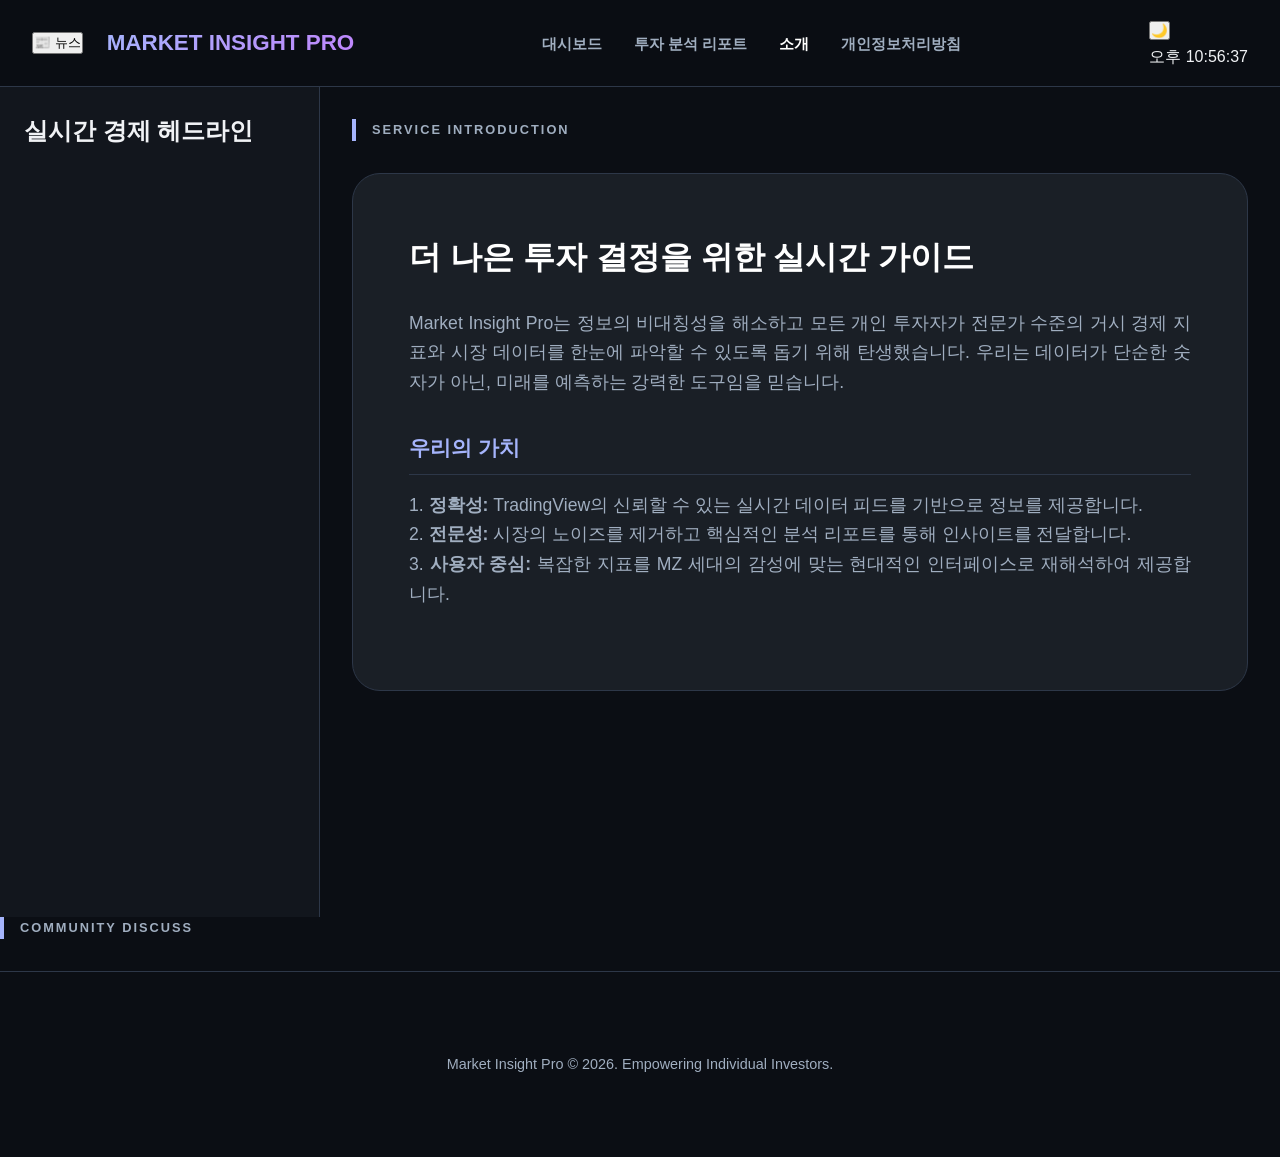
==== about.html @ a40900a3 "feat: restore Disqus across all pages and significantly expand blog content for AdSense approval" ====
<!DOCTYPE html>
<html lang="ko">
<head>
    <meta charset="UTF-8">
    <meta name="viewport" content="width=device-width, initial-scale=1.0">
    <title>서비스 소개 - MARKET INSIGHT PRO</title>
    <link rel="stylesheet" href="style.css">
</head>
<body class="pastel-dark sidebar-open">
    <header class="header">
        <div class="header-top">
            <div class="header-left">
                <button id="news-toggle-btn" class="icon-btn">📰 뉴스</button>
                <div class="logo-area"><h1 class="title">MARKET INSIGHT PRO</h1></div>
            </div>
            <nav class="main-nav">
                <ul>
                    <li><a href="index.html" class="nav-link">대시보드</a></li>
                    <li><a href="blog.html" class="nav-link">투자 분석 리포트</a></li>
                    <li><a href="about.html" class="nav-link active">소개</a></li>
                    <li><a href="privacy.html" class="nav-link">개인정보처리방침</a></li>
                </ul>
            </nav>
            <div class="header-controls">
                <button id="theme-btn">🌙</button>
                <div class="market-status"><span id="market-time">LOADING...</span></div>
            </div>
        </div>
    </header>

    <div class="main-layout">
        <aside id="sidebar" class="sidebar news-sidebar">
            <div class="sidebar-header"><h2 class="sidebar-label">실시간 경제 헤드라인</h2></div>
            <div id="tradingview-news" class="news-container"></div>
        </aside>

        <main class="content-area content-rich">
            <h2 class="section-label">SERVICE INTRODUCTION</h2>
            <article class="article-card">
                <h2>더 나은 투자 결정을 위한 실시간 가이드</h2>
                <p>Market Insight Pro는 정보의 비대칭성을 해소하고 모든 개인 투자자가 전문가 수준의 거시 경제 지표와 시장 데이터를 한눈에 파악할 수 있도록 돕기 위해 탄생했습니다. 우리는 데이터가 단순한 숫자가 아닌, 미래를 예측하는 강력한 도구임을 믿습니다.</p>
                <h3>우리의 가치</h3>
                <p>1. <b>정확성:</b> TradingView의 신뢰할 수 있는 실시간 데이터 피드를 기반으로 정보를 제공합니다.<br>
                2. <b>전문성:</b> 시장의 노이즈를 제거하고 핵심적인 분석 리포트를 통해 인사이트를 전달합니다.<br>
                3. <b>사용자 중심:</b> 복잡한 지표를 MZ 세대의 감성에 맞는 현대적인 인터페이스로 재해석하여 제공합니다.</p>
            </article>
        </main>
    </div>

    <section class="comment-section container">
        <h2 class="section-label">COMMUNITY DISCUSS</h2>
        <div id="disqus_thread"></div>
    </section>

    <footer class="footer">
        <p>Market Insight Pro © 2026. Empowering Individual Investors.</p>
    </footer>

    <script src="main.js"></script>
</body>
</html>
---- style.css ----
:root {
    --bg-color: #0b0e14;
    --card-bg: #1a1f26;
    --text-primary: #f0f2f5;
    --text-secondary: #a0aec0;
    --border-color: #2d3748;
    --accent-color: #a5b4fc;
}

body.pure-dark {
    --bg-color: #000000;
    --card-bg: #0a0a0a;
    --border-color: #1a1a1a;
}

* { margin: 0; padding: 0; box-sizing: border-box; font-family: 'Pretendard', sans-serif; }

body {
    background-color: var(--bg-color);
    color: var(--text-primary);
    overflow-x: hidden;
    line-height: 1.7;
}

/* Header */
.header {
    background: rgba(11, 14, 20, 0.95);
    backdrop-filter: blur(15px);
    border-bottom: 1px solid var(--border-color);
    position: sticky;
    top: 0;
    z-index: 1000;
    padding: 1rem 2rem;
}

.header-top {
    display: flex;
    justify-content: space-between;
    align-items: center;
    max-width: 1800px;
    margin: 0 auto;
    width: 100%;
}

.header-left { display: flex; align-items: center; gap: 1.5rem; }
.main-nav ul { display: flex; list-style: none; gap: 2rem; }
.nav-link { text-decoration: none; color: var(--text-secondary); font-size: 0.95rem; font-weight: 600; transition: 0.3s; }
.nav-link:hover, .nav-link.active { color: white; }
.title { font-size: 1.4rem; font-weight: 900; background: linear-gradient(135deg, #a5b4fc, #c084fc); -webkit-background-clip: text; -webkit-text-fill-color: transparent; }

/* Sidebar */
.main-layout { display: flex; }
.sidebar {
    width: 320px;
    background: rgba(26, 31, 38, 0.5);
    border-right: 1px solid var(--border-color);
    height: calc(100vh - 70px);
    position: sticky;
    top: 70px;
    padding: 1.5rem;
    overflow-y: auto;
    transition: 0.4s cubic-bezier(0.4, 0, 0.2, 1);
}
body.sidebar-closed .sidebar { width: 0; padding: 0; visibility: hidden; opacity: 0; }

.content-area { flex: 1; padding: 2rem; min-width: 0; }

/* Dashboard Grids - 겹침 방지 핵심 */
.dashboard-grid { 
    display: grid; 
    gap: 2rem; 
    margin-bottom: 4rem;
    grid-template-columns: repeat(auto-fill, minmax(550px, 1fr)); /* 최소 폭 확보로 겹침 방지 */
}

.sub-grid { 
    grid-template-columns: repeat(auto-fill, minmax(400px, 1fr)); 
}

.chart-card {
    background: var(--card-bg);
    border: 1px solid var(--border-color);
    border-radius: 24px;
    padding: 1.5rem;
    display: flex;
    flex-direction: column;
    height: 550px; /* 고정 높이로 레이아웃 안정화 */
    overflow: hidden;
}

.chart-card.mini { height: 450px; }

.card-header { display: flex; justify-content: space-between; align-items: center; margin-bottom: 1rem; flex-shrink: 0; }
.chart-title { font-size: 1rem; font-weight: 700; color: var(--text-primary); }

.chart-container { 
    flex-grow: 1; 
    width: 100%; 
    height: 100%; /* 부모 카드에 꽉 맞춤 */
    border-radius: 12px; 
    overflow: hidden;
}

/* Blog Content Rich (AdSense Optimized) */
.content-rich { max-width: 1100px; margin: 0 auto; }
.blog-feed { display: flex; flex-direction: column; gap: 3rem; margin-top: 2rem; }
.article-card {
    background: var(--card-bg);
    border: 1px solid var(--border-color);
    border-radius: 28px;
    padding: 3.5rem;
    transition: 0.3s;
}
.article-card h2 { font-size: 2rem; margin-bottom: 1.5rem; color: white; }
.article-card h3 { font-size: 1.3rem; margin: 2rem 0 1rem; color: var(--accent-color); border-bottom: 1px solid var(--border-color); padding-bottom: 0.5rem; }
.article-card p { font-size: 1.1rem; color: var(--text-secondary); margin-bottom: 1.5rem; text-align: justify; }
.post-date { color: var(--accent-color); font-weight: 800; display: block; margin-bottom: 1rem; letter-spacing: 1px; }

.section-label { font-size: 0.8rem; letter-spacing: 2px; color: var(--text-secondary); margin-bottom: 2rem; border-left: 4px solid var(--accent-color); padding-left: 1rem; }

.footer { padding: 5rem 2rem; border-top: 1px solid var(--border-color); text-align: center; color: var(--text-secondary); font-size: 0.9rem; }

@media (max-width: 1200px) {
    .dashboard-grid { grid-template-columns: 1fr; }
    .chart-card { height: 500px; }
}
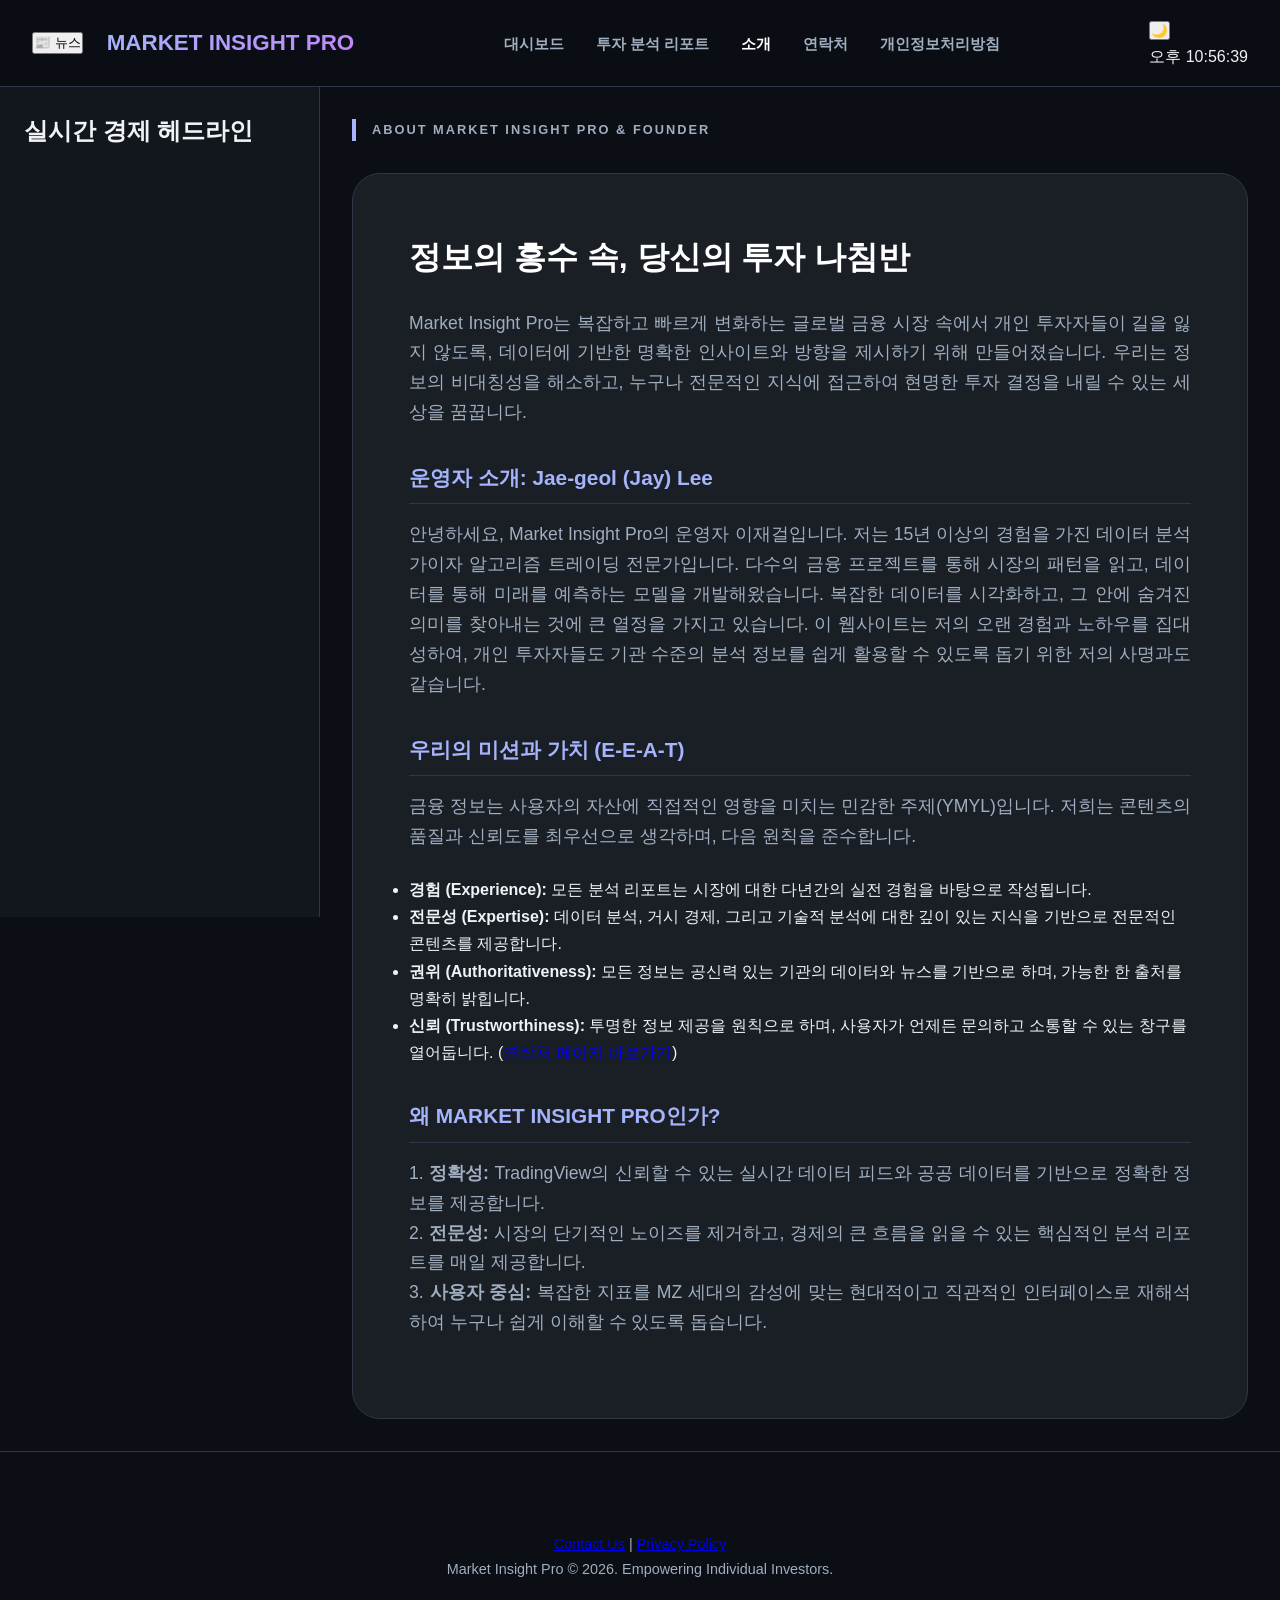
==== commit 8211b45b: "feat: Google AdSense 인증 스크립트 및 ads.txt 추가" ====
--- a/about.html
+++ b/about.html
@@ -3,8 +3,11 @@
 <head>
     <meta charset="UTF-8">
     <meta name="viewport" content="width=device-width, initial-scale=1.0">
-    <title>서비스 소개 - MARKET INSIGHT PRO</title>
+    <title>운영자 및 서비스 소개 - MARKET INSIGHT PRO</title>
     <link rel="stylesheet" href="style.css">
+    <script async src="https://pagead2.googlesyndication.com/pagead/js/adsbygoogle.js?client=ca-pub-7167245447083256"
+     crossorigin="anonymous"></script>
+    <meta name="google-adsense-account" content="ca-pub-7167245447083256">
 </head>
 <body class="pastel-dark sidebar-open">
     <header class="header">
@@ -18,6 +21,7 @@
                     <li><a href="index.html" class="nav-link">대시보드</a></li>
                     <li><a href="blog.html" class="nav-link">투자 분석 리포트</a></li>
                     <li><a href="about.html" class="nav-link active">소개</a></li>
+                    <li><a href="contact.html" class="nav-link">연락처</a></li>
                     <li><a href="privacy.html" class="nav-link">개인정보처리방침</a></li>
                 </ul>
             </nav>
@@ -35,24 +39,33 @@
         </aside>
 
         <main class="content-area content-rich">
-            <h2 class="section-label">SERVICE INTRODUCTION</h2>
+            <h2 class="section-label">ABOUT MARKET INSIGHT PRO & FOUNDER</h2>
             <article class="article-card">
-                <h2>더 나은 투자 결정을 위한 실시간 가이드</h2>
-                <p>Market Insight Pro는 정보의 비대칭성을 해소하고 모든 개인 투자자가 전문가 수준의 거시 경제 지표와 시장 데이터를 한눈에 파악할 수 있도록 돕기 위해 탄생했습니다. 우리는 데이터가 단순한 숫자가 아닌, 미래를 예측하는 강력한 도구임을 믿습니다.</p>
-                <h3>우리의 가치</h3>
-                <p>1. <b>정확성:</b> TradingView의 신뢰할 수 있는 실시간 데이터 피드를 기반으로 정보를 제공합니다.<br>
-                2. <b>전문성:</b> 시장의 노이즈를 제거하고 핵심적인 분석 리포트를 통해 인사이트를 전달합니다.<br>
-                3. <b>사용자 중심:</b> 복잡한 지표를 MZ 세대의 감성에 맞는 현대적인 인터페이스로 재해석하여 제공합니다.</p>
+                <h2>정보의 홍수 속, 당신의 투자 나침반</h2>
+                <p>Market Insight Pro는 복잡하고 빠르게 변화하는 글로벌 금융 시장 속에서 개인 투자자들이 길을 잃지 않도록, 데이터에 기반한 명확한 인사이트와 방향을 제시하기 위해 만들어졌습니다. 우리는 정보의 비대칭성을 해소하고, 누구나 전문적인 지식에 접근하여 현명한 투자 결정을 내릴 수 있는 세상을 꿈꿉니다.</p>
+                
+                <h3>운영자 소개: Jae-geol (Jay) Lee</h3>
+                <p>안녕하세요, Market Insight Pro의 운영자 이재걸입니다. 저는 15년 이상의 경험을 가진 데이터 분석가이자 알고리즘 트레이딩 전문가입니다. 다수의 금융 프로젝트를 통해 시장의 패턴을 읽고, 데이터를 통해 미래를 예측하는 모델을 개발해왔습니다. 복잡한 데이터를 시각화하고, 그 안에 숨겨진 의미를 찾아내는 것에 큰 열정을 가지고 있습니다. 이 웹사이트는 저의 오랜 경험과 노하우를 집대성하여, 개인 투자자들도 기관 수준의 분석 정보를 쉽게 활용할 수 있도록 돕기 위한 저의 사명과도 같습니다.</p>
+
+                <h3>우리의 미션과 가치 (E-E-A-T)</h3>
+                <p>금융 정보는 사용자의 자산에 직접적인 영향을 미치는 민감한 주제(YMYL)입니다. 저희는 콘텐츠의 품질과 신뢰도를 최우선으로 생각하며, 다음 원칙을 준수합니다.</p>
+                <ul>
+                    <li><b>경험 (Experience):</b> 모든 분석 리포트는 시장에 대한 다년간의 실전 경험을 바탕으로 작성됩니다.</li>
+                    <li><b>전문성 (Expertise):</b> 데이터 분석, 거시 경제, 그리고 기술적 분석에 대한 깊이 있는 지식을 기반으로 전문적인 콘텐츠를 제공합니다.</li>
+                    <li><b>권위 (Authoritativeness):</b> 모든 정보는 공신력 있는 기관의 데이터와 뉴스를 기반으로 하며, 가능한 한 출처를 명확히 밝힙니다.</li>
+                    <li><b>신뢰 (Trustworthiness):</b> 투명한 정보 제공을 원칙으로 하며, 사용자가 언제든 문의하고 소통할 수 있는 창구를 열어둡니다. (<a href="contact.html">연락처 페이지 바로가기</a>)</li>
+                </ul>
+
+                 <h3>왜 MARKET INSIGHT PRO인가?</h3>
+                <p>1. <b>정확성:</b> TradingView의 신뢰할 수 있는 실시간 데이터 피드와 공공 데이터를 기반으로 정확한 정보를 제공합니다.<br>
+                2. <b>전문성:</b> 시장의 단기적인 노이즈를 제거하고, 경제의 큰 흐름을 읽을 수 있는 핵심적인 분석 리포트를 매일 제공합니다.<br>
+                3. <b>사용자 중심:</b> 복잡한 지표를 MZ 세대의 감성에 맞는 현대적이고 직관적인 인터페이스로 재해석하여 누구나 쉽게 이해할 수 있도록 돕습니다.</p>
             </article>
         </main>
     </div>
 
-    <section class="comment-section container">
-        <h2 class="section-label">COMMUNITY DISCUSS</h2>
-        <div id="disqus_thread"></div>
-    </section>
-
     <footer class="footer">
+         <p><a href="contact.html">Contact Us</a> | <a href="privacy.html">Privacy Policy</a></p>
         <p>Market Insight Pro © 2026. Empowering Individual Investors.</p>
     </footer>
 
